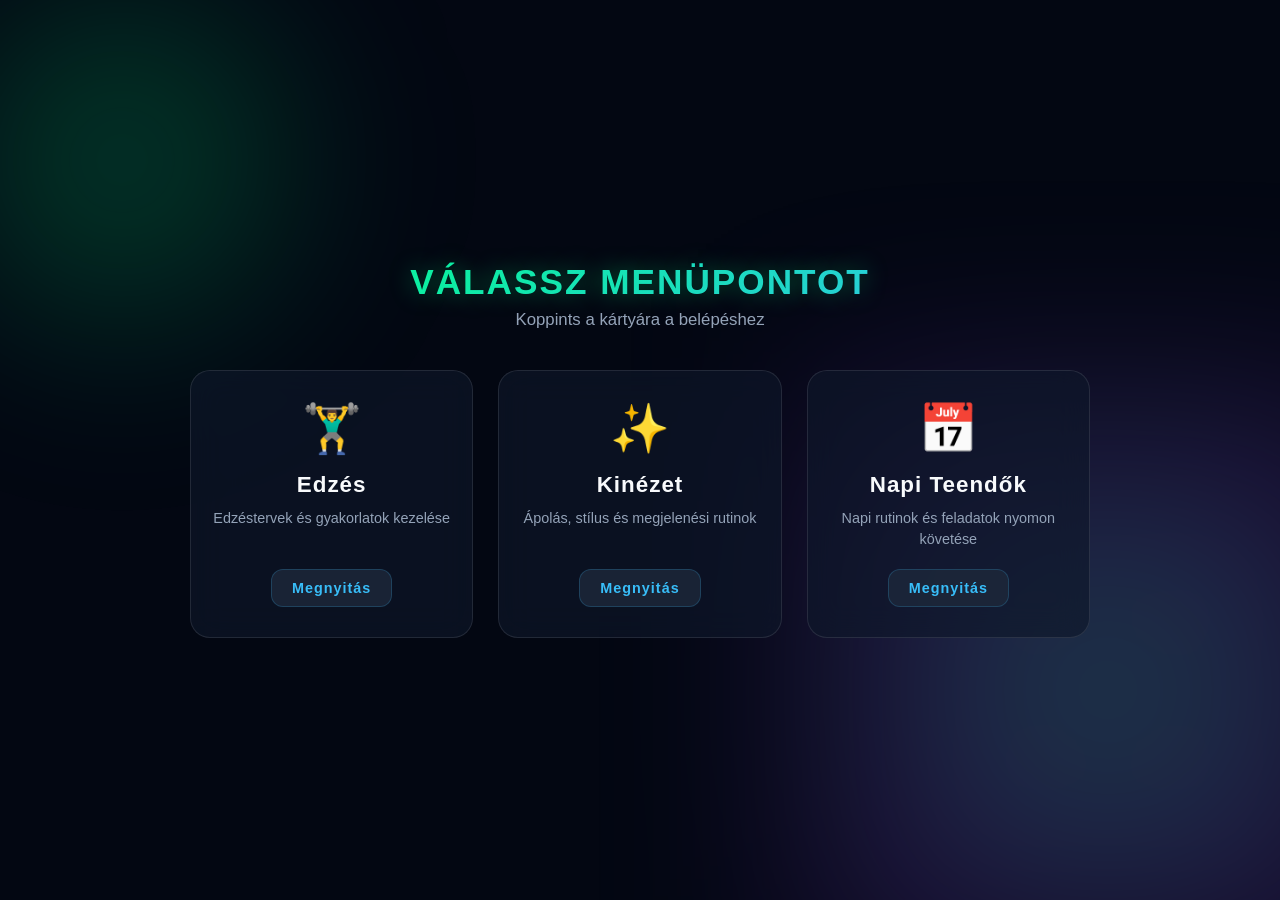
==== index.html @ 274ae571 "Add files via upload" ====
<!DOCTYPE html>
<html lang="hu">
<head>
    <meta charset="UTF-8">
    <meta name="viewport" content="width=device-width, initial-scale=1.0, maximum-scale=1.0, user-scalable=no">
    <title>3D Vezérlőpult</title>
    
    <link rel="stylesheet" href="c.css">
    <link rel="manifest" href="manifest.json">
    
    <!-- Mobil PWA beállítások -->
    <meta name="apple-mobile-web-app-capable" content="yes">
    <meta name="apple-mobile-web-app-status-bar-style" content="black-translucent">
    <meta name="theme-color" content="#030712">
</head>
<body>

    <div class="bg-blur-1"></div>
    <div class="bg-blur-2"></div>

    <div class="menu-container">
        <header class="menu-header">
            <h1 class="glow-title">VÁLASSZ MENÜPONTOT</h1>
            <p class="subtitle">Koppints a kártyára a belépéshez</p>
        </header>

        <div class="cards-grid" id="cardContainer">
            <!-- Edzés Kártya -->
            <a href="ez3.html" class="workout-card basic">
                <div class="card-icon">🏋️‍♂️</div>
                <h2>Edzés</h2>
                <p>Edzéstervek és gyakorlatok kezelése</p>
                <span class="card-btn">Megnyitás</span>
            </a>

            <!-- Kinézet Kártya -->
            <a href="ez1.html" class="workout-card special">
                <div class="card-icon">✨</div>
                <h2>Kinézet</h2>
                <p>Ápolás, stílus és megjelenési rutinok</p>
                <span class="card-btn">Megnyitás</span>
            </a>

            <!-- Napi Teendők Kártya -->
            <a href="ez2.html" class="workout-card pr-card-menu">
                <div class="card-icon">📅</div>
                <h2>Napi Teendők</h2>
                <p>Napi rutinok és feladatok nyomon követése</p>
                <span class="card-btn">Megnyitás</span>
            </a>
        </div>
    </div>

    <script src="J.js"></script>
</body>
</html>
---- c.css ----
:root {
    --bg-color: #030712;
    --card-bg: rgba(15, 23, 42, 0.65);
    --text-primary: #f8fafc;
    --text-secondary: #94a3b8;
    --accent-neon: #00ff87;
    --accent-cyan: #38bdf8;
    --accent-amber: #f59e0b;
    --border-color: rgba(255, 255, 255, 0.1);
}

* {
    box-sizing: border-box;
    margin: 0;
    padding: 0;
    font-family: 'Segoe UI', Tahoma, Geneva, Verdana, sans-serif;
    -webkit-tap-highlight-color: transparent;
}

body {
    background-color: var(--bg-color);
    color: var(--text-primary);
    min-height: 100vh;
    display: flex;
    justify-content: center;
    align-items: center;
    padding: 20px;
    position: relative;
    overflow-x: hidden;
}

/* Elmosott neon háttér-effektek (Blurred Glassmorphism) */
.bg-blur-1 {
    position: fixed;
    top: -10%;
    left: -10%;
    width: 500px;
    height: 500px;
    background: radial-gradient(circle, rgba(0, 255, 135, 0.25) 0%, rgba(0, 0, 0, 0) 70%);
    filter: blur(80px);
    z-index: 0;
    pointer-events: none;
}

.bg-blur-2 {
    position: fixed;
    bottom: -10%;
    right: -10%;
    width: 600px;
    height: 600px;
    background: radial-gradient(circle, rgba(96, 239, 255, 0.25) 0%, rgba(147, 51, 234, 0.2) 70%);
    filter: blur(100px);
    z-index: 0;
    pointer-events: none;
}

.menu-container {
    max-width: 900px;
    width: 100%;
    text-align: center;
    position: relative;
    z-index: 1;
}

.menu-header {
    margin-bottom: 40px;
}

.glow-title {
    font-size: 2.2rem;
    font-weight: 900;
    letter-spacing: 2px;
    background: linear-gradient(135deg, var(--accent-neon) 0%, var(--accent-cyan) 100%);
    -webkit-background-clip: text;
    -webkit-text-fill-color: transparent;
    text-shadow: 0 0 25px rgba(0, 255, 135, 0.4);
}

.subtitle {
    color: var(--text-secondary);
    font-size: 1.05rem;
    margin-top: 8px;
}

.cards-grid {
    display: grid;
    grid-template-columns: repeat(auto-fit, minmax(250px, 1fr));
    gap: 25px;
}

.workout-card {
    background: var(--card-bg);
    backdrop-filter: blur(16px);
    -webkit-backdrop-filter: blur(16px);
    border: 1px solid var(--border-color);
    border-radius: 20px;
    padding: 30px 20px;
    text-decoration: none;
    color: inherit;
    display: flex;
    flex-direction: column;
    align-items: center;
    transition: all 0.4s cubic-bezier(0.4, 0, 0.2, 1);
    position: relative;
}

.card-icon {
    font-size: 3rem;
    margin-bottom: 15px;
}

.workout-card h2 {
    font-size: 1.4rem;
    font-weight: 800;
    letter-spacing: 1px;
    margin-bottom: 10px;
}

.workout-card p {
    color: var(--text-secondary);
    font-size: 0.9rem;
    line-height: 1.4;
    margin-bottom: 20px;
    flex-grow: 1;
}

.card-btn {
    background: rgba(30, 41, 59, 0.8);
    color: var(--accent-cyan);
    font-weight: 700;
    padding: 10px 20px;
    border-radius: 12px;
    transition: 0.3s;
    letter-spacing: 1px;
    border: 1px solid rgba(56, 189, 248, 0.2);
    font-size: 0.9rem;
}

/* Hover effektek - Alap Edzés */
.workout-card.basic:hover {
    transform: translateY(-8px);
    border-color: var(--accent-neon);
    box-shadow: 0 0 35px rgba(0, 255, 135, 0.35);
}

.workout-card.basic:hover .card-btn {
    background: var(--accent-neon);
    color: var(--bg-color);
    box-shadow: 0 0 20px rgba(0, 255, 135, 0.6);
    border-color: var(--accent-neon);
}

/* Hover effektek - Speciális Kinézet */
.workout-card.special:hover {
    transform: translateY(-8px);
    border-color: #ff0055;
    box-shadow: 0 0 35px rgba(255, 0, 85, 0.35);
}

.workout-card.special:hover h2 {
    color: #ff0055;
}

.workout-card.special:hover .card-btn {
    background: #ff0055;
    color: #ffffff;
    box-shadow: 0 0 20px rgba(255, 0, 85, 0.6);
    border-color: #ff0055;
}

/* Teendők Kártya Hover */
.workout-card.pr-card-menu:hover {
    transform: translateY(-8px);
    border-color: var(--accent-amber);
    box-shadow: 0 0 35px rgba(245, 158, 11, 0.35);
}

.workout-card.pr-card-menu:hover h2 {
    color: var(--accent-amber);
}

.workout-card.pr-card-menu:hover .card-btn {
    background: var(--accent-amber);
    color: var(--bg-color);
    box-shadow: 0 0 20px rgba(245, 158, 11, 0.6);
    border-color: var(--accent-amber);
}
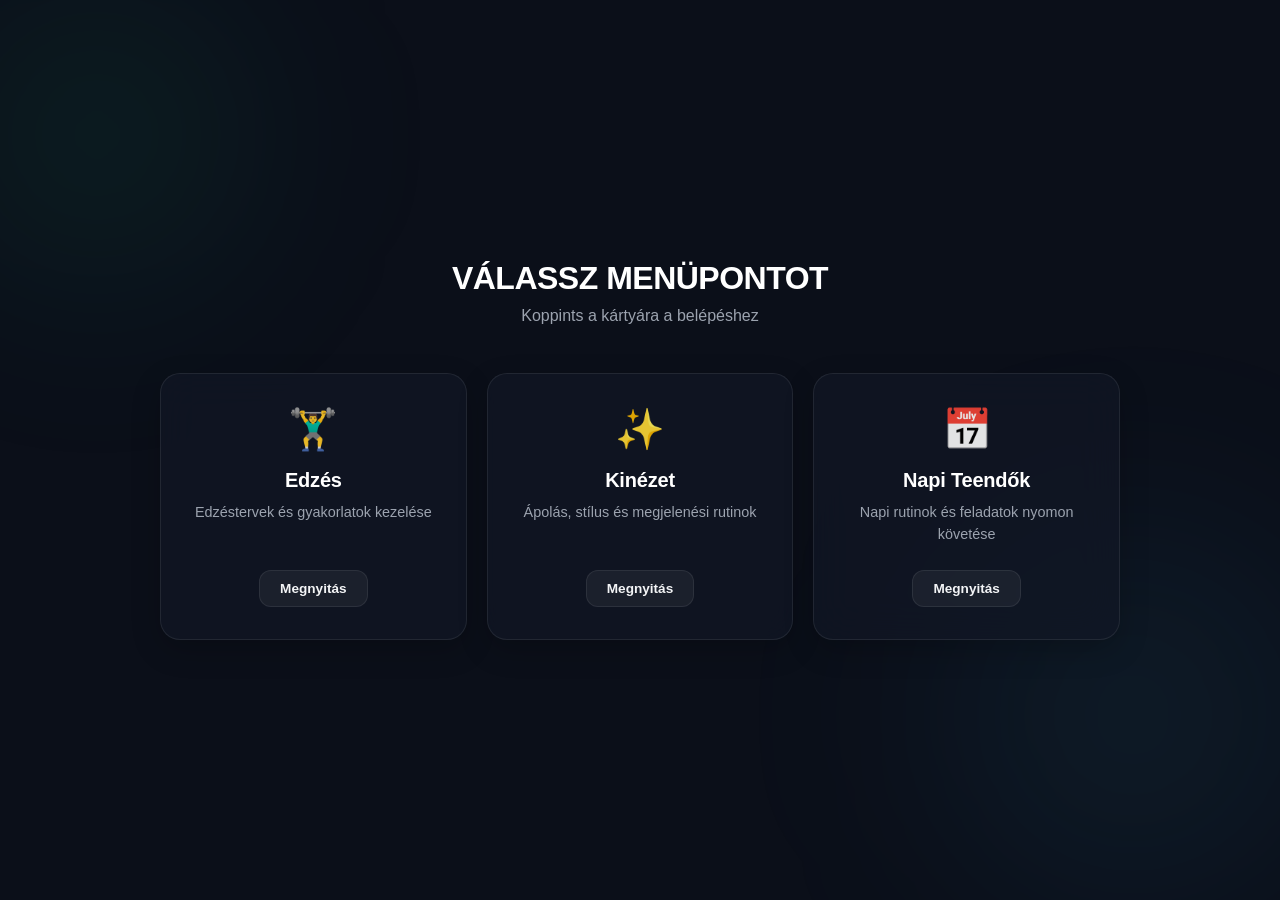
==== commit 0e820ca4: "Fix HTML formatting and structure" ====
--- a/index.html
+++ b/index.html
@@ -7,6 +7,9 @@
     
     <link rel="stylesheet" href="c.css">
     <link rel="manifest" href="manifest.json">
+    <link rel="icon" type="image/png" sizes="512x512" href="icon-512.png">
+    <link rel="apple-touch-icon" href="icon-512.png">
+    <meta name="theme-color" content="#1f6feb">
     
     <!-- Mobil PWA beállítások -->
     <meta name="apple-mobile-web-app-capable" content="yes">
@@ -52,5 +55,5 @@
     </div>
 
     <script src="J.js"></script>
-</body>
-</html>+</body>  
+</html>
--- a/c.css
+++ b/c.css
@@ -1,19 +1,19 @@
 :root {
-    --bg-color: #030712;
-    --card-bg: rgba(15, 23, 42, 0.65);
-    --text-primary: #f8fafc;
-    --text-secondary: #94a3b8;
-    --accent-neon: #00ff87;
-    --accent-cyan: #38bdf8;
+    --bg-color: #0b0f19;
+    --card-bg: rgba(18, 24, 38, 0.7);
+    --text-primary: #f3f4f6;
+    --text-secondary: #9ca3af;
+    --accent-primary: #10b981; /* Elegánsabb smaragdzöld */
+    --accent-blue: #38bdf8;
     --accent-amber: #f59e0b;
-    --border-color: rgba(255, 255, 255, 0.1);
+    --border-color: rgba(255, 255, 255, 0.08);
 }
 
 * {
     box-sizing: border-box;
     margin: 0;
     padding: 0;
-    font-family: 'Segoe UI', Tahoma, Geneva, Verdana, sans-serif;
+    font-family: -apple-system, BlinkMacSystemFont, "Segoe UI", Roboto, Helvetica, Arial, sans-serif;
     -webkit-tap-highlight-color: transparent;
 }
 
@@ -24,20 +24,20 @@
     display: flex;
     justify-content: center;
     align-items: center;
-    padding: 20px;
+    padding: 24px;
     position: relative;
     overflow-x: hidden;
 }
 
-/* Elmosott neon háttér-effektek (Blurred Glassmorphism) */
+/* Finom, elegáns háttérfények (nem túl túlzó cyberpunk) */
 .bg-blur-1 {
     position: fixed;
     top: -10%;
     left: -10%;
-    width: 500px;
-    height: 500px;
-    background: radial-gradient(circle, rgba(0, 255, 135, 0.25) 0%, rgba(0, 0, 0, 0) 70%);
-    filter: blur(80px);
+    width: 450px;
+    height: 450px;
+    background: radial-gradient(circle, rgba(16, 185, 129, 0.12) 0%, rgba(0, 0, 0, 0) 70%);
+    filter: blur(90px);
     z-index: 0;
     pointer-events: none;
 }
@@ -46,16 +46,16 @@
     position: fixed;
     bottom: -10%;
     right: -10%;
-    width: 600px;
-    height: 600px;
-    background: radial-gradient(circle, rgba(96, 239, 255, 0.25) 0%, rgba(147, 51, 234, 0.2) 70%);
+    width: 550px;
+    height: 550px;
+    background: radial-gradient(circle, rgba(56, 189, 248, 0.1) 0%, rgba(0, 0, 0, 0) 70%);
     filter: blur(100px);
     z-index: 0;
     pointer-events: none;
 }
 
 .menu-container {
-    max-width: 900px;
+    max-width: 960px;
     width: 100%;
     text-align: center;
     position: relative;
@@ -63,125 +63,112 @@
 }
 
 .menu-header {
-    margin-bottom: 40px;
+    margin-bottom: 48px;
 }
 
 .glow-title {
-    font-size: 2.2rem;
-    font-weight: 900;
-    letter-spacing: 2px;
-    background: linear-gradient(135deg, var(--accent-neon) 0%, var(--accent-cyan) 100%);
-    -webkit-background-clip: text;
-    -webkit-text-fill-color: transparent;
-    text-shadow: 0 0 25px rgba(0, 255, 135, 0.4);
+    font-size: 2rem;
+    font-weight: 800;
+    letter-spacing: -0.5px;
+    color: #ffffff;
+    margin-bottom: 10px;
 }
 
 .subtitle {
     color: var(--text-secondary);
-    font-size: 1.05rem;
-    margin-top: 8px;
+    font-size: 1rem;
+    font-weight: 400;
 }
 
 .cards-grid {
     display: grid;
-    grid-template-columns: repeat(auto-fit, minmax(250px, 1fr));
-    gap: 25px;
+    grid-template-columns: repeat(auto-fit, minmax(260px, 1fr));
+    gap: 20px;
 }
 
 .workout-card {
     background: var(--card-bg);
-    backdrop-filter: blur(16px);
-    -webkit-backdrop-filter: blur(16px);
+    backdrop-filter: blur(20px);
+    -webkit-backdrop-filter: blur(20px);
     border: 1px solid var(--border-color);
     border-radius: 20px;
-    padding: 30px 20px;
+    padding: 32px 24px;
     text-decoration: none;
     color: inherit;
     display: flex;
     flex-direction: column;
     align-items: center;
-    transition: all 0.4s cubic-bezier(0.4, 0, 0.2, 1);
+    transition: all 0.3s ease;
     position: relative;
+    box-shadow: 0 10px 30px rgba(0, 0, 0, 0.2);
 }
 
 .card-icon {
-    font-size: 3rem;
-    margin-bottom: 15px;
+    font-size: 2.5rem;
+    margin-bottom: 16px;
+    opacity: 0.9;
 }
 
 .workout-card h2 {
-    font-size: 1.4rem;
-    font-weight: 800;
-    letter-spacing: 1px;
+    font-size: 1.25rem;
+    font-weight: 700;
+    letter-spacing: -0.2px;
     margin-bottom: 10px;
+    color: #ffffff;
 }
 
 .workout-card p {
     color: var(--text-secondary);
     font-size: 0.9rem;
-    line-height: 1.4;
-    margin-bottom: 20px;
+    line-height: 1.5;
+    margin-bottom: 24px;
     flex-grow: 1;
 }
 
 .card-btn {
-    background: rgba(30, 41, 59, 0.8);
-    color: var(--accent-cyan);
-    font-weight: 700;
+    background: rgba(255, 255, 255, 0.05);
+    color: var(--text-primary);
+    font-weight: 600;
     padding: 10px 20px;
     border-radius: 12px;
-    transition: 0.3s;
-    letter-spacing: 1px;
-    border: 1px solid rgba(56, 189, 248, 0.2);
-    font-size: 0.9rem;
+    transition: all 0.2s ease;
+    font-size: 0.85rem;
+    border: 1px solid var(--border-color);
 }
 
-/* Hover effektek - Alap Edzés */
+/* Finom, prémium hover kártya effektek túlzott neon nélkül */
 .workout-card.basic:hover {
-    transform: translateY(-8px);
-    border-color: var(--accent-neon);
-    box-shadow: 0 0 35px rgba(0, 255, 135, 0.35);
+    transform: translateY(-4px);
+    border-color: rgba(16, 185, 129, 0.4);
+    box-shadow: 0 15px 35px rgba(16, 185, 129, 0.1);
 }
 
 .workout-card.basic:hover .card-btn {
-    background: var(--accent-neon);
-    color: var(--bg-color);
-    box-shadow: 0 0 20px rgba(0, 255, 135, 0.6);
-    border-color: var(--accent-neon);
+    background: var(--accent-primary);
+    color: #ffffff;
+    border-color: var(--accent-primary);
 }
 
-/* Hover effektek - Speciális Kinézet */
 .workout-card.special:hover {
-    transform: translateY(-8px);
-    border-color: #ff0055;
-    box-shadow: 0 0 35px rgba(255, 0, 85, 0.35);
-}
-
-.workout-card.special:hover h2 {
-    color: #ff0055;
+    transform: translateY(-4px);
+    border-color: rgba(244, 63, 94, 0.4);
+    box-shadow: 0 15px 35px rgba(244, 63, 94, 0.1);
 }
 
 .workout-card.special:hover .card-btn {
-    background: #ff0055;
+    background: #f43f5e;
     color: #ffffff;
-    box-shadow: 0 0 20px rgba(255, 0, 85, 0.6);
-    border-color: #ff0055;
+    border-color: #f43f5e;
 }
 
-/* Teendők Kártya Hover */
 .workout-card.pr-card-menu:hover {
-    transform: translateY(-8px);
-    border-color: var(--accent-amber);
-    box-shadow: 0 0 35px rgba(245, 158, 11, 0.35);
-}
-
-.workout-card.pr-card-menu:hover h2 {
-    color: var(--accent-amber);
+    transform: translateY(-4px);
+    border-color: rgba(245, 158, 11, 0.4);
+    box-shadow: 0 15px 35px rgba(245, 158, 11, 0.1);
 }
 
 .workout-card.pr-card-menu:hover .card-btn {
     background: var(--accent-amber);
-    color: var(--bg-color);
-    box-shadow: 0 0 20px rgba(245, 158, 11, 0.6);
+    color: #0b0f19;
     border-color: var(--accent-amber);
-}+}
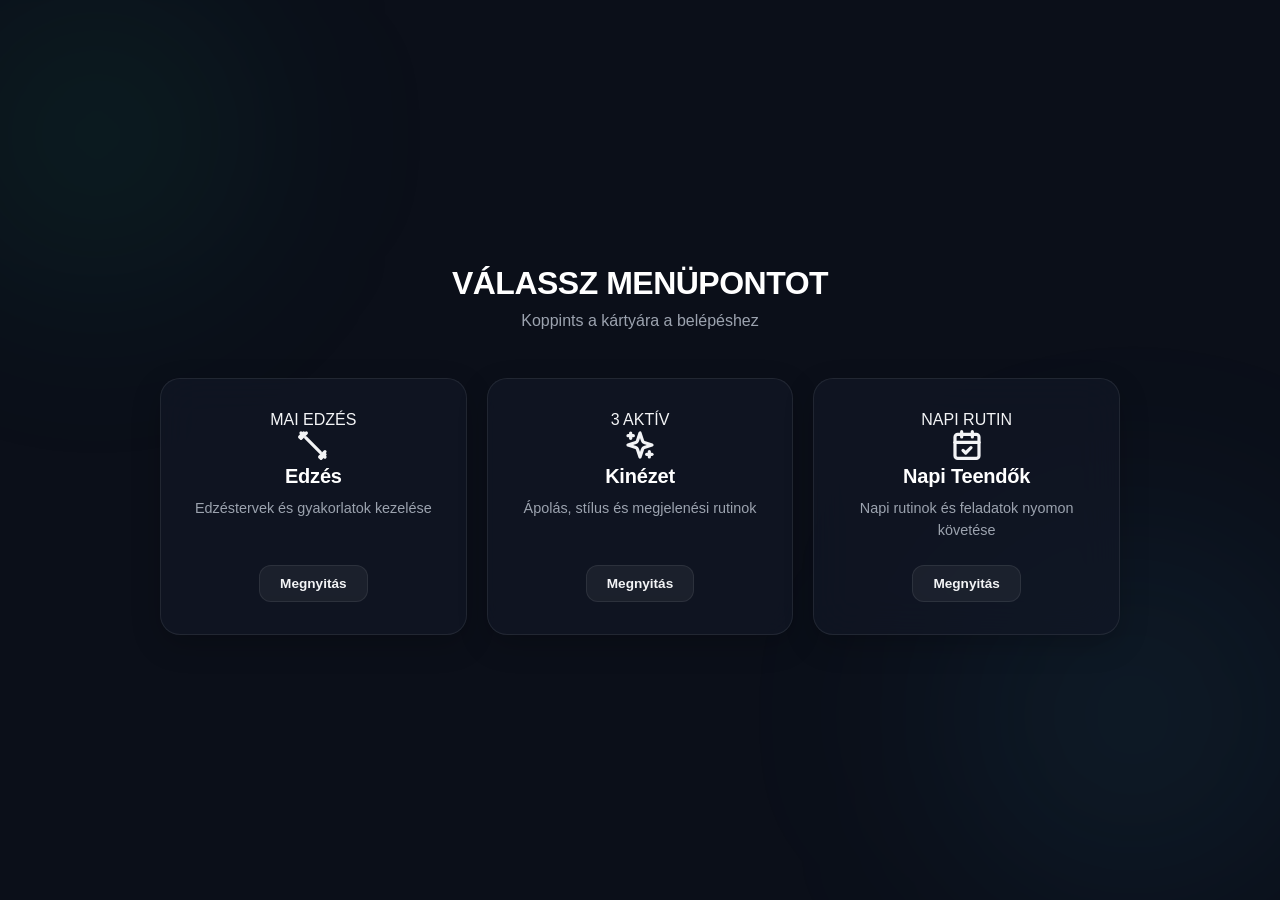
==== commit 24f98748: "Update index.html" ====
--- a/index.html
+++ b/index.html
@@ -3,18 +3,17 @@
 <head>
     <meta charset="UTF-8">
     <meta name="viewport" content="width=device-width, initial-scale=1.0, maximum-scale=1.0, user-scalable=no">
-    <title>3D Vezérlőpult</title>
+    <title>CyberWorkout - Vezérlőpult</title>
     
     <link rel="stylesheet" href="c.css">
     <link rel="manifest" href="manifest.json">
     <link rel="icon" type="image/png" sizes="512x512" href="icon-512.png">
     <link rel="apple-touch-icon" href="icon-512.png">
-    <meta name="theme-color" content="#1f6feb">
     
     <!-- Mobil PWA beállítások -->
     <meta name="apple-mobile-web-app-capable" content="yes">
     <meta name="apple-mobile-web-app-status-bar-style" content="black-translucent">
-    <meta name="theme-color" content="#030712">
+    <meta name="theme-color" content="#0b0f19">
 </head>
 <body>
 
@@ -30,7 +29,18 @@
         <div class="cards-grid" id="cardContainer">
             <!-- Edzés Kártya -->
             <a href="ez3.html" class="workout-card basic">
-                <div class="card-icon">🏋️‍♂️</div>
+                <span class="badge badge-green">MAI EDZÉS</span>
+                <div class="card-icon-wrapper icon-green">
+                    <svg width="32" height="32" viewBox="0 0 24 24" fill="none" stroke="currentColor" stroke-width="2.4" stroke-linecap="round" stroke-linejoin="round">
+                        <path d="m6.5 6.5 11 11"/>
+                        <path d="m21 21-1-1"/>
+                        <path d="m3 3 1 1"/>
+                        <path d="m18 22 3-3"/>
+                        <path d="m2 6 3-3"/>
+                        <path d="m3 7 4-4"/>
+                        <path d="m17 21 4-4"/>
+                    </svg>
+                </div>
                 <h2>Edzés</h2>
                 <p>Edzéstervek és gyakorlatok kezelése</p>
                 <span class="card-btn">Megnyitás</span>
@@ -38,7 +48,16 @@
 
             <!-- Kinézet Kártya -->
             <a href="ez1.html" class="workout-card special">
-                <div class="card-icon">✨</div>
+                <span class="badge badge-pink">3 AKTÍV</span>
+                <div class="card-icon-wrapper icon-pink">
+                    <svg width="32" height="32" viewBox="0 0 24 24" fill="none" stroke="currentColor" stroke-width="2.4" stroke-linecap="round" stroke-linejoin="round">
+                        <path d="m12 3-1.912 5.813a2 2 0 0 1-1.275 1.275L3 12l5.813 1.912a2 2 0 0 1 1.275 1.275L12 21l1.912-5.813a2 2 0 0 1 1.275-1.275L21 12l-5.813-1.912a2 2 0 0 1-1.275-1.275L12 3Z"/>
+                        <path d="M5 3v4"/>
+                        <path d="M19 17v4"/>
+                        <path d="M3 5h4"/>
+                        <path d="M17 19h4"/>
+                    </svg>
+                </div>
                 <h2>Kinézet</h2>
                 <p>Ápolás, stílus és megjelenési rutinok</p>
                 <span class="card-btn">Megnyitás</span>
@@ -46,7 +65,16 @@
 
             <!-- Napi Teendők Kártya -->
             <a href="ez2.html" class="workout-card pr-card-menu">
-                <div class="card-icon">📅</div>
+                <span class="badge badge-amber">NAPI RUTIN</span>
+                <div class="card-icon-wrapper icon-amber">
+                    <svg width="32" height="32" viewBox="0 0 24 24" fill="none" stroke="currentColor" stroke-width="2.4" stroke-linecap="round" stroke-linejoin="round">
+                        <rect width="18" height="18" x="3" y="4" rx="2" ry="2"/>
+                        <line x1="16" x2="16" y1="2" y2="6"/>
+                        <line x1="8" x2="8" y1="2" y2="6"/>
+                        <line x1="3" x2="21" y1="10" y2="10"/>
+                        <path d="m9 16 2 2 4-4"/>
+                    </svg>
+                </div>
                 <h2>Napi Teendők</h2>
                 <p>Napi rutinok és feladatok nyomon követése</p>
                 <span class="card-btn">Megnyitás</span>
--- a/c.css
+++ b/c.css
@@ -29,7 +29,7 @@
     overflow-x: hidden;
 }
 
-/* Finom, elegáns háttérfények (nem túl túlzó cyberpunk) */
+/* Finom, elegáns háttérfények */
 .bg-blur-1 {
     position: fixed;
     top: -10%;
@@ -136,7 +136,7 @@
     border: 1px solid var(--border-color);
 }
 
-/* Finom, prémium hover kártya effektek túlzott neon nélkül */
+/* Hover effektek */
 .workout-card.basic:hover {
     transform: translateY(-4px);
     border-color: rgba(16, 185, 129, 0.4);
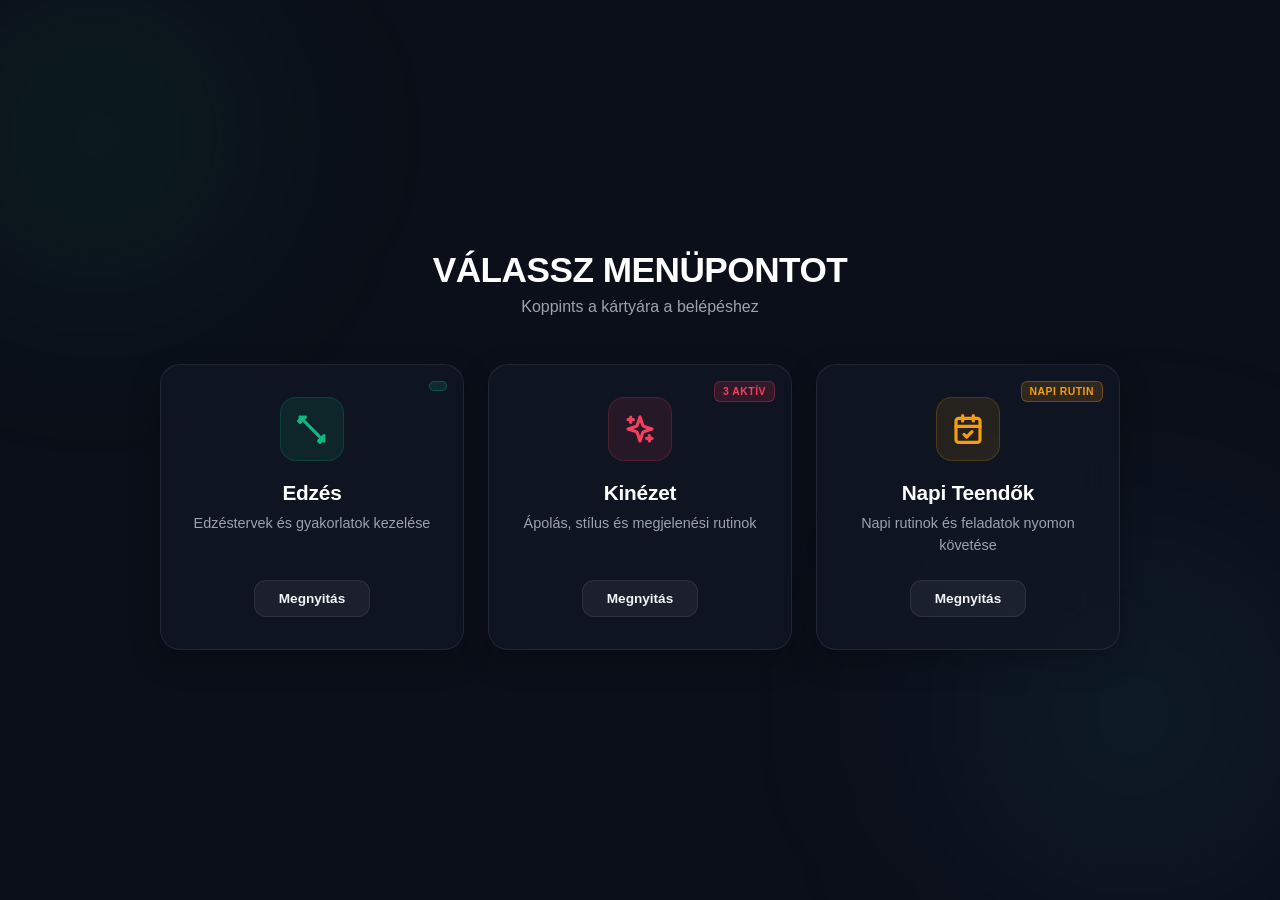
==== commit 6dc738b5: "Update index.html" ====
--- a/index.html
+++ b/index.html
@@ -29,7 +29,7 @@
         <div class="cards-grid" id="cardContainer">
             <!-- Edzés Kártya -->
             <a href="ez3.html" class="workout-card basic">
-                <span class="badge badge-green">MAI EDZÉS</span>
+                <span class="badge badge-green"></span>
                 <div class="card-icon-wrapper icon-green">
                     <svg width="32" height="32" viewBox="0 0 24 24" fill="none" stroke="currentColor" stroke-width="2.4" stroke-linecap="round" stroke-linejoin="round">
                         <path d="m6.5 6.5 11 11"/>
--- a/c.css
+++ b/c.css
@@ -3,8 +3,8 @@
     --card-bg: rgba(18, 24, 38, 0.7);
     --text-primary: #f3f4f6;
     --text-secondary: #9ca3af;
-    --accent-primary: #10b981; /* Elegánsabb smaragdzöld */
-    --accent-blue: #38bdf8;
+    --accent-green: #10b981;
+    --accent-pink: #f43f5e;
     --accent-amber: #f59e0b;
     --border-color: rgba(255, 255, 255, 0.08);
 }
@@ -29,7 +29,7 @@
     overflow-x: hidden;
 }
 
-/* Finom, elegáns háttérfények */
+/* Finom, háttérbeli fényudvarok */
 .bg-blur-1 {
     position: fixed;
     top: -10%;
@@ -67,11 +67,11 @@
 }
 
 .glow-title {
-    font-size: 2rem;
+    font-size: 2.2rem;
     font-weight: 800;
     letter-spacing: -0.5px;
     color: #ffffff;
-    margin-bottom: 10px;
+    margin-bottom: 8px;
 }
 
 .subtitle {
@@ -83,7 +83,7 @@
 .cards-grid {
     display: grid;
     grid-template-columns: repeat(auto-fit, minmax(260px, 1fr));
-    gap: 20px;
+    gap: 24px;
 }
 
 .workout-card {
@@ -98,22 +98,77 @@
     display: flex;
     flex-direction: column;
     align-items: center;
-    transition: all 0.3s ease;
+    transition: all 0.3s cubic-bezier(0.4, 0, 0.2, 1);
     position: relative;
-    box-shadow: 0 10px 30px rgba(0, 0, 0, 0.2);
-}
-
-.card-icon {
-    font-size: 2.5rem;
-    margin-bottom: 16px;
-    opacity: 0.9;
+    box-shadow: 0 10px 30px rgba(0, 0, 0, 0.25);
+}
+
+/* Kis feliratok a kártyák jobb felső sarkában */
+.badge {
+    position: absolute;
+    top: 16px;
+    right: 16px;
+    font-size: 0.65rem;
+    font-weight: 700;
+    letter-spacing: 0.5px;
+    padding: 4px 8px;
+    border-radius: 6px;
+    text-transform: uppercase;
+}
+
+.badge-green {
+    background: rgba(16, 185, 129, 0.15);
+    color: var(--accent-green);
+    border: 1px solid rgba(16, 185, 129, 0.3);
+}
+
+.badge-pink {
+    background: rgba(244, 63, 94, 0.15);
+    color: var(--accent-pink);
+    border: 1px solid rgba(244, 63, 94, 0.3);
+}
+
+.badge-amber {
+    background: rgba(245, 158, 11, 0.15);
+    color: var(--accent-amber);
+    border: 1px solid rgba(245, 158, 11, 0.3);
+}
+
+/* Ikon konténerek háttérfénnyel */
+.card-icon-wrapper {
+    width: 64px;
+    height: 64px;
+    border-radius: 16px;
+    display: flex;
+    align-items: center;
+    justify-content: center;
+    margin-bottom: 20px;
+    transition: transform 0.3s ease;
+}
+
+.icon-green {
+    background: rgba(16, 185, 129, 0.1);
+    color: var(--accent-green);
+    border: 1px solid rgba(16, 185, 129, 0.2);
+}
+
+.icon-pink {
+    background: rgba(244, 63, 94, 0.1);
+    color: var(--accent-pink);
+    border: 1px solid rgba(244, 63, 94, 0.2);
+}
+
+.icon-amber {
+    background: rgba(245, 158, 11, 0.1);
+    color: var(--accent-amber);
+    border: 1px solid rgba(245, 158, 11, 0.2);
 }
 
 .workout-card h2 {
-    font-size: 1.25rem;
+    font-size: 1.3rem;
     font-weight: 700;
     letter-spacing: -0.2px;
-    margin-bottom: 10px;
+    margin-bottom: 8px;
     color: #ffffff;
 }
 
@@ -129,7 +184,7 @@
     background: rgba(255, 255, 255, 0.05);
     color: var(--text-primary);
     font-weight: 600;
-    padding: 10px 20px;
+    padding: 10px 24px;
     border-radius: 12px;
     transition: all 0.2s ease;
     font-size: 0.85rem;
@@ -137,38 +192,45 @@
 }
 
 /* Hover effektek */
+.workout-card:hover .card-icon-wrapper {
+    transform: scale(1.08);
+}
+
 .workout-card.basic:hover {
-    transform: translateY(-4px);
+    transform: translateY(-5px);
     border-color: rgba(16, 185, 129, 0.4);
-    box-shadow: 0 15px 35px rgba(16, 185, 129, 0.1);
+    box-shadow: 0 15px 35px rgba(16, 185, 129, 0.12);
 }
 
 .workout-card.basic:hover .card-btn {
-    background: var(--accent-primary);
-    color: #ffffff;
-    border-color: var(--accent-primary);
+    background: var(--accent-green);
+    color: #ffffff;
+    border-color: var(--accent-green);
+    box-shadow: 0 0 15px rgba(16, 185, 129, 0.4);
 }
 
 .workout-card.special:hover {
-    transform: translateY(-4px);
+    transform: translateY(-5px);
     border-color: rgba(244, 63, 94, 0.4);
-    box-shadow: 0 15px 35px rgba(244, 63, 94, 0.1);
+    box-shadow: 0 15px 35px rgba(244, 63, 94, 0.12);
 }
 
 .workout-card.special:hover .card-btn {
-    background: #f43f5e;
-    color: #ffffff;
-    border-color: #f43f5e;
+    background: var(--accent-pink);
+    color: #ffffff;
+    border-color: var(--accent-pink);
+    box-shadow: 0 0 15px rgba(244, 63, 94, 0.4);
 }
 
 .workout-card.pr-card-menu:hover {
-    transform: translateY(-4px);
+    transform: translateY(-5px);
     border-color: rgba(245, 158, 11, 0.4);
-    box-shadow: 0 15px 35px rgba(245, 158, 11, 0.1);
+    box-shadow: 0 15px 35px rgba(245, 158, 11, 0.12);
 }
 
 .workout-card.pr-card-menu:hover .card-btn {
     background: var(--accent-amber);
     color: #0b0f19;
     border-color: var(--accent-amber);
-}
+    box-shadow: 0 0 15px rgba(245, 158, 11, 0.4);
+}
